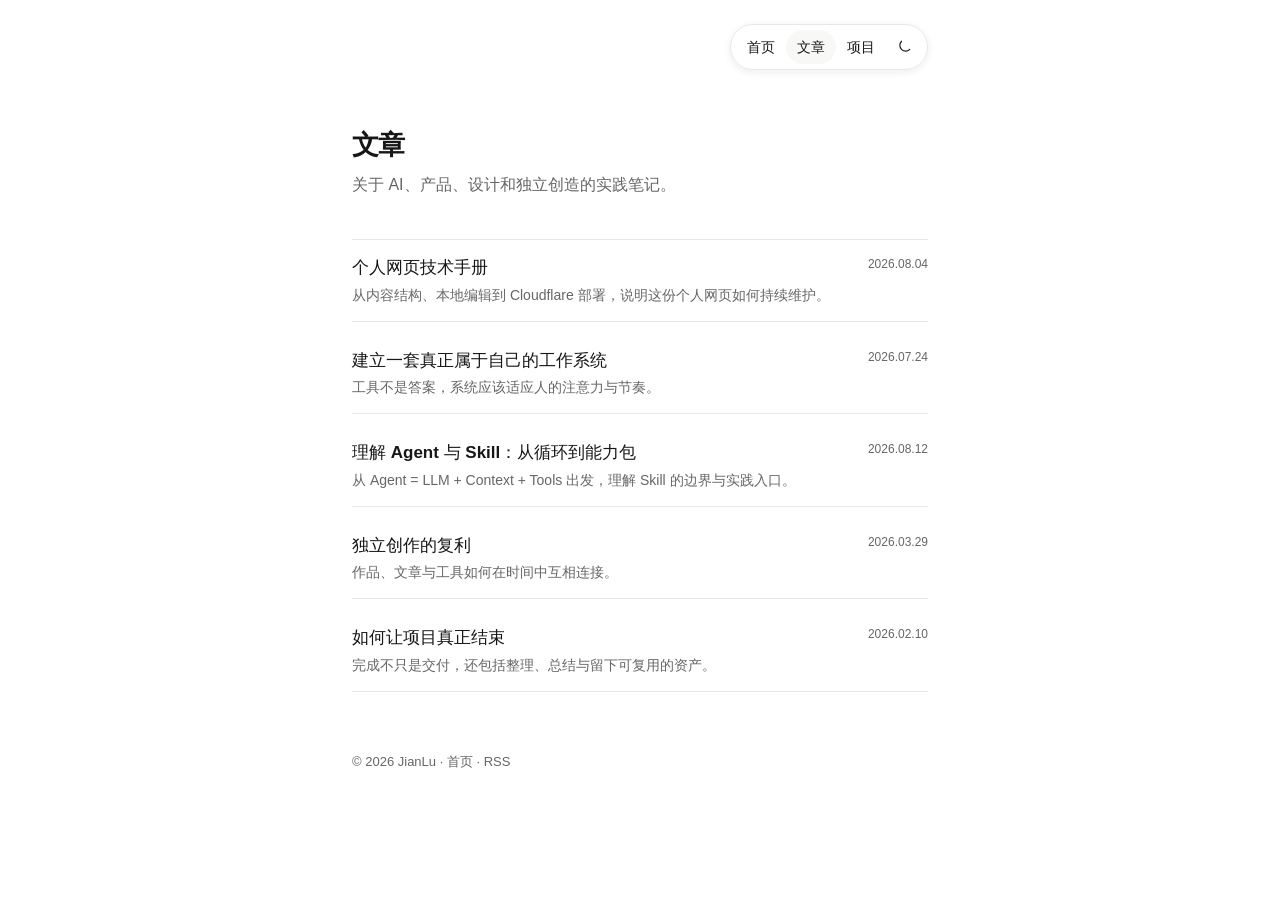
==== public/blog/index.html @ c3d1fe07 "Publish JianLu personal website" ====
<!doctype html>
<html lang="zh-CN">
  <head>
    <meta charset="UTF-8" />
    <meta name="viewport" content="width=device-width, initial-scale=1" />
    <meta name="description" content="JianLu 的文章与研究笔记。" />
    <title>文章 — JianLu</title>
    <link rel="icon" href="../avatar.svg" type="image/svg+xml" />
    <link rel="stylesheet" href="../styles.css?v=20260805" />
    <script src="../script.js" defer></script>
  </head>
  <body>
    <nav class="floating-nav" aria-label="主导航">
      <a href="../index.html">首页</a>
      <a href="index.html" aria-current="page">文章</a>
      <a href="../index.html#projects">项目</a>
      <button class="theme-toggle" type="button" aria-label="切换到深色模式"></button>
    </nav>
    <main>
      <header class="blog-header">
        <h1>文章</h1>
        <p>关于 AI、产品、设计和独立创造的实践笔记。</p>
      </header>
      <div class="post-list">
        <a class="post-row" href="jianlu-site-manual.html"><div><h2>个人网页技术手册</h2><p>从内容结构、本地编辑到 Cloudflare 部署，说明这份个人网页如何持续维护。</p></div><time>2026.08.04</time></a>
        <a class="post-row" href="personal-systems.html"><div><h2>建立一套真正属于自己的工作系统</h2><p>工具不是答案，系统应该适应人的注意力与节奏。</p></div><time>2026.07.24</time></a>
        <a class="post-row" href="agent-skills.html"><div><h2>理解 Agent 与 Skill：从循环到能力包</h2><p>从 Agent = LLM + Context + Tools 出发，理解 Skill 的边界与实践入口。</p></div><time>2026.08.12</time></a>
        <a class="post-row" href="#"><div><h2>独立创作的复利</h2><p>作品、文章与工具如何在时间中互相连接。</p></div><time>2026.03.29</time></a>
        <a class="post-row" href="#"><div><h2>如何让项目真正结束</h2><p>完成不只是交付，还包括整理、总结与留下可复用的资产。</p></div><time>2026.02.10</time></a>
      </div>
    </main>
    <footer class="footer"><p>© <span data-year>2026</span> JianLu · <a href="../index.html">首页</a> · <a href="#">RSS</a></p></footer>
  </body>
</html>
---- public/styles.css ----
:root {
  color-scheme: light;
  --bg: #ffffff;
  --text: #171717;
  --muted: #666666;
  --soft: #f8f8f7;
  --line: #e7e7e5;
  --line-hover: #cececa;
  --shadow: 0 2px 8px rgba(0, 0, 0, 0.08);
  --max: 576px;
}

[data-theme="dark"] {
  color-scheme: dark;
  --bg: #0b0b0b;
  --text: #f1f1ef;
  --muted: #a2a2a0;
  --soft: #141414;
  --line: #292929;
  --line-hover: #424242;
  --shadow: 0 2px 12px rgba(0, 0, 0, 0.45);
}

* { box-sizing: border-box; }

html {
  scroll-behavior: smooth;
  scroll-padding-top: 92px;
}

body {
  width: min(calc(100% - 32px), var(--max));
  margin: 0 auto;
  background: var(--bg);
  color: var(--text);
  font-family: ui-sans-serif, -apple-system, BlinkMacSystemFont, "Segoe UI", "PingFang SC", "Hiragino Sans GB", "Microsoft YaHei", sans-serif;
  font-size: 16px;
  line-height: 1.5;
  -webkit-font-smoothing: antialiased;
  transition: color 180ms ease, background 180ms ease;
}

a {
  color: inherit;
  text-decoration: none;
}

a.inline-link {
  text-decoration: underline;
  text-decoration-color: var(--line-hover);
  text-underline-offset: 3px;
}

a.inline-link:hover { text-decoration-color: var(--text); }
button, input { font: inherit; }
::selection { background: #d8d8d3; color: #111; }

.floating-nav {
  position: sticky;
  z-index: 20;
  top: 24px;
  display: flex;
  width: max-content;
  margin: 24px 0 58px auto;
  padding: 5px;
  border: 1px solid var(--line);
  border-radius: 999px;
  background: color-mix(in srgb, var(--bg) 88%, transparent);
  box-shadow: var(--shadow);
  align-items: center;
  backdrop-filter: blur(14px);
}

.floating-nav a,
.nav-dropdown > button,
.theme-toggle {
  display: inline-flex;
  height: 34px;
  padding: 0 11px;
  border: 0;
  border-radius: 999px;
  background: transparent;
  color: var(--text);
  align-items: center;
  justify-content: center;
  cursor: pointer;
  font-size: 14px;
  line-height: 1;
}

.floating-nav a:hover,
.floating-nav a[aria-current="page"],
.nav-dropdown > button:hover,
.theme-toggle:hover { background: var(--soft); }

.theme-toggle {
  width: 36px;
  padding: 0;
}

.theme-toggle svg {
  width: 16px;
  height: 16px;
  fill: none;
  stroke: currentColor;
  stroke-linecap: round;
  stroke-linejoin: round;
  stroke-width: 1.7;
}

.nav-dropdown { position: relative; }
.nav-dropdown > button { gap: 4px; }

.dropdown-menu {
  position: absolute;
  top: 42px;
  left: 50%;
  display: none;
  width: 184px;
  padding: 7px;
  border: 1px solid var(--line);
  border-radius: 14px;
  background: var(--bg);
  box-shadow: 0 12px 36px rgba(0, 0, 0, .12);
  transform: translateX(-50%);
}

.dropdown-menu.open { display: block; }
.dropdown-menu a {
  display: flex;
  height: auto;
  padding: 9px 10px;
  border-radius: 9px;
  justify-content: space-between;
}
.dropdown-menu small { color: var(--muted); }

main { min-width: 0; }
.intro { margin-bottom: 58px; }

.identity {
  display: flex;
  margin-bottom: 34px;
  align-items: center;
  gap: 18px;
}

.avatar {
  width: 80px;
  height: 80px;
  flex: 0 0 auto;
  border-radius: 50%;
}

h1, h2, h3, p { margin-top: 0; }

h1 {
  margin: 0;
  font-size: 24px;
  font-weight: 650;
  line-height: 1.3;
  letter-spacing: -0.035em;
}

.intro p {
  margin-bottom: 18px;
  font-size: 16px;
  line-height: 1.48;
  letter-spacing: -0.012em;
}

.intro .email {
  display: inline-block;
  margin-top: 2px;
  padding: 0;
  border: 0;
  border-bottom: 1px solid transparent;
  background: transparent;
  color: var(--muted);
  font-size: 14px;
  cursor: pointer;
}
.intro .email:hover { border-color: var(--muted); }

.section { margin: 0 0 58px; }

.section h2 {
  margin-bottom: 16px;
  font-size: 18px;
  font-weight: 650;
  line-height: 1.55;
  letter-spacing: -0.025em;
}

.section-title-row {
  display: flex;
  margin-bottom: 16px;
  align-items: baseline;
  justify-content: space-between;
}

.section-title-row h2 { margin: 0; }
.section-title-row > a { color: var(--muted); font-size: 13px; }
.section-title-row > a:hover { color: var(--text); }

.work-list {
  display: grid;
  gap: 14px;
}

.work-row {
  display: grid;
  grid-template-columns: 132px minmax(0, 1fr);
  gap: 16px;
}

.work-row h3,
.theme-card h3,
.essay-card h3,
.project-card h3 {
  margin: 0;
  font-size: 16px;
  font-weight: 500;
  line-height: 1.45;
  letter-spacing: -0.02em;
}

.work-row p,
.theme-card p,
.essay-card p,
.project-card p {
  margin: 0;
  color: var(--muted);
  font-size: 14px;
  line-height: 1.45;
}

.card-list { display: grid; gap: 14px; }

.project-card,
.essay-card {
  display: block;
  padding: 16px;
  border: 1px solid var(--line);
  border-radius: 8px;
  transition: border-color 160ms ease, background 160ms ease, transform 160ms ease;
}

.project-card:hover,
.essay-card:hover {
  border-color: var(--line-hover);
  background: var(--soft);
  transform: translateY(-1px);
}

.project-links {
  display: flex;
  margin-bottom: 5px;
  align-items: center;
  gap: 8px;
}

.project-links h3 { font-weight: 550; }
.project-links span { color: var(--muted); font-size: 13px; }
.project-links .secondary { color: var(--muted); font-size: 13px; }
.project-links .secondary:hover { color: var(--text); }

.essay-card h3 { margin-bottom: 4px; font-weight: 550; }

.themes-grid {
  display: grid;
  grid-template-columns: 1fr 1fr;
  column-gap: 26px;
  row-gap: 20px;
}
.theme-card h3 { margin-bottom: 4px; }

.activity {
  display: grid;
  padding: 17px;
  border: 1px solid var(--line);
  border-radius: 8px;
  gap: 7px;
}

.activity-head {
  display: flex;
  align-items: center;
  justify-content: space-between;
  font-size: 13px;
}

.activity-head span { color: var(--muted); }

.activity-grid {
  display: grid;
  grid-template-columns: repeat(26, 1fr);
  gap: 3px;
}
.activity-grid i {
  display: block;
  aspect-ratio: 1;
  border-radius: 2px;
  background: var(--line);
}
.activity-grid i[data-level="1"] { background: #b9dbb9; }
.activity-grid i[data-level="2"] { background: #74bb79; }
.activity-grid i[data-level="3"] { background: #3a8f4b; }

.books-list { display: grid; gap: 18px; }
.timeline { display: grid; gap: 13px; }

.timeline-row {
  display: grid;
  grid-template-columns: 90px minmax(0, 1fr);
  gap: 15px;
  align-items: baseline;
}

.timeline-row { grid-template-columns: 132px minmax(0, 1fr); }

.timeline-row time {
  color: var(--muted);
  font-size: 13px;
  font-variant-numeric: tabular-nums;
}

.timeline-row div { font-size: 14px; line-height: 1.5; }

.publication-row {
  display: grid;
  padding-bottom: 18px;
  border-bottom: 1px solid var(--line);
  grid-template-columns: 76px minmax(0, 1fr);
  gap: 15px;
  align-items: start;
}
.publication-row:last-child { padding-bottom: 0; border-bottom: 0; }
.publication-row time {
  padding-top: 2px;
  color: var(--muted);
  font-size: 13px;
  font-variant-numeric: tabular-nums;
}
.publication-type {
  display: block;
  margin-bottom: 4px;
  color: var(--muted);
  font-size: 12px;
  letter-spacing: .02em;
}
.publication-title {
  font-size: 15px;
  font-weight: 550;
  line-height: 1.45;
  text-decoration: underline;
  text-decoration-color: var(--line-hover);
  text-underline-offset: 3px;
}
.publication-title:hover { text-decoration-color: var(--text); }
.publication-meta,
.publication-id {
  margin: 6px 0 0;
  color: var(--muted);
  font-size: 13px;
  line-height: 1.55;
}
.publication-id { margin-top: 3px; font-size: 12px; font-variant-numeric: tabular-nums; }

.footer {
  padding: 0 0 34px;
  color: var(--muted);
  font-size: 13px;
}
.footer > p { margin-bottom: 12px; }

.footer-links {
  display: flex;
  flex-wrap: wrap;
  gap: 15px;
}
.footer a:hover { color: var(--text); }

.blog-header { margin-bottom: 42px; }
.blog-header h1 { margin-bottom: 10px; font-size: 27px; }
.blog-header p { color: var(--muted); }

.post-list { display: grid; gap: 11px; margin-bottom: 60px; }
.post-row {
  display: grid;
  padding: 15px 0;
  border-bottom: 1px solid var(--line);
  grid-template-columns: 1fr 78px;
  gap: 20px;
}
.post-row:first-child { border-top: 1px solid var(--line); }
.post-row h2 { margin: 0 0 4px; font-size: 17px; font-weight: 550; }
.post-row p { margin: 0; color: var(--muted); font-size: 14px; }
.post-row time { color: var(--muted); font-size: 12px; text-align: right; }
.post-row:hover h2 { text-decoration: underline; text-underline-offset: 3px; }

.article-header { margin-bottom: 38px; }
.article-header .back { display: inline-block; margin-bottom: 30px; color: var(--muted); font-size: 13px; }
.article-header h1 { margin-bottom: 13px; font-size: clamp(28px, 7vw, 40px); line-height: 1.16; }
.article-meta { color: var(--muted); font-size: 13px; }

.prose { font-size: 17px; line-height: 1.75; }
.prose p { margin-bottom: 22px; }
.prose h2 { margin: 44px 0 14px; font-size: 23px; }
.prose blockquote {
  margin: 30px 0;
  padding-left: 18px;
  border-left: 3px solid var(--text);
  color: var(--muted);
}
.prose code { padding: 2px 5px; border-radius: 4px; background: var(--soft); font-size: .9em; }
.prose ul { margin: -8px 0 24px; padding-left: 22px; }
.prose li { margin-bottom: 9px; }

.prose strong { font-weight: 650; }
.article-figure {
  margin: 36px 0 38px;
}
.article-figure img {
  display: block;
  width: 100%;
  height: auto;
  border: 1px solid var(--line);
  border-radius: 10px;
  background: var(--soft);
  box-shadow: var(--shadow);
}
.article-figure figcaption {
  margin-top: 10px;
  color: var(--muted);
  font-size: 13px;
  line-height: 1.55;
}
.article-figure-hero { margin-top: 0; }

@media (max-width: 620px) {
  body { width: min(calc(100% - 32px), var(--max)); }
  .floating-nav {
    position: relative;
    top: auto;
    margin-top: 14px;
    margin-bottom: 48px;
  }
  .floating-nav a,
  .nav-dropdown > button { padding: 0 9px; font-size: 13px; }
  .identity { margin-bottom: 28px; }
  .avatar { width: 70px; height: 70px; }
  .work-row { grid-template-columns: 112px minmax(0, 1fr); gap: 12px; }
  .themes-grid { grid-template-columns: 1fr; }
  .activity-grid { grid-template-columns: repeat(18, 1fr); }
  .activity-grid i:nth-child(n+73) { display: none; }
  .timeline-row { gap: 12px; }
  .publication-row { grid-template-columns: 58px minmax(0, 1fr); gap: 12px; }
  .timeline-row { grid-template-columns: 118px minmax(0, 1fr); }
}

@media (max-width: 390px) {
  .floating-nav a,
  .nav-dropdown > button { padding: 0 7px; }
  .work-row { grid-template-columns: 1fr; gap: 3px; }
  .post-row { grid-template-columns: 1fr; gap: 6px; }
  .post-row time { text-align: left; }
}

@media (prefers-reduced-motion: reduce) {
  html { scroll-behavior: auto; }
  *, *::before, *::after { transition-duration: .01ms !important; }
}
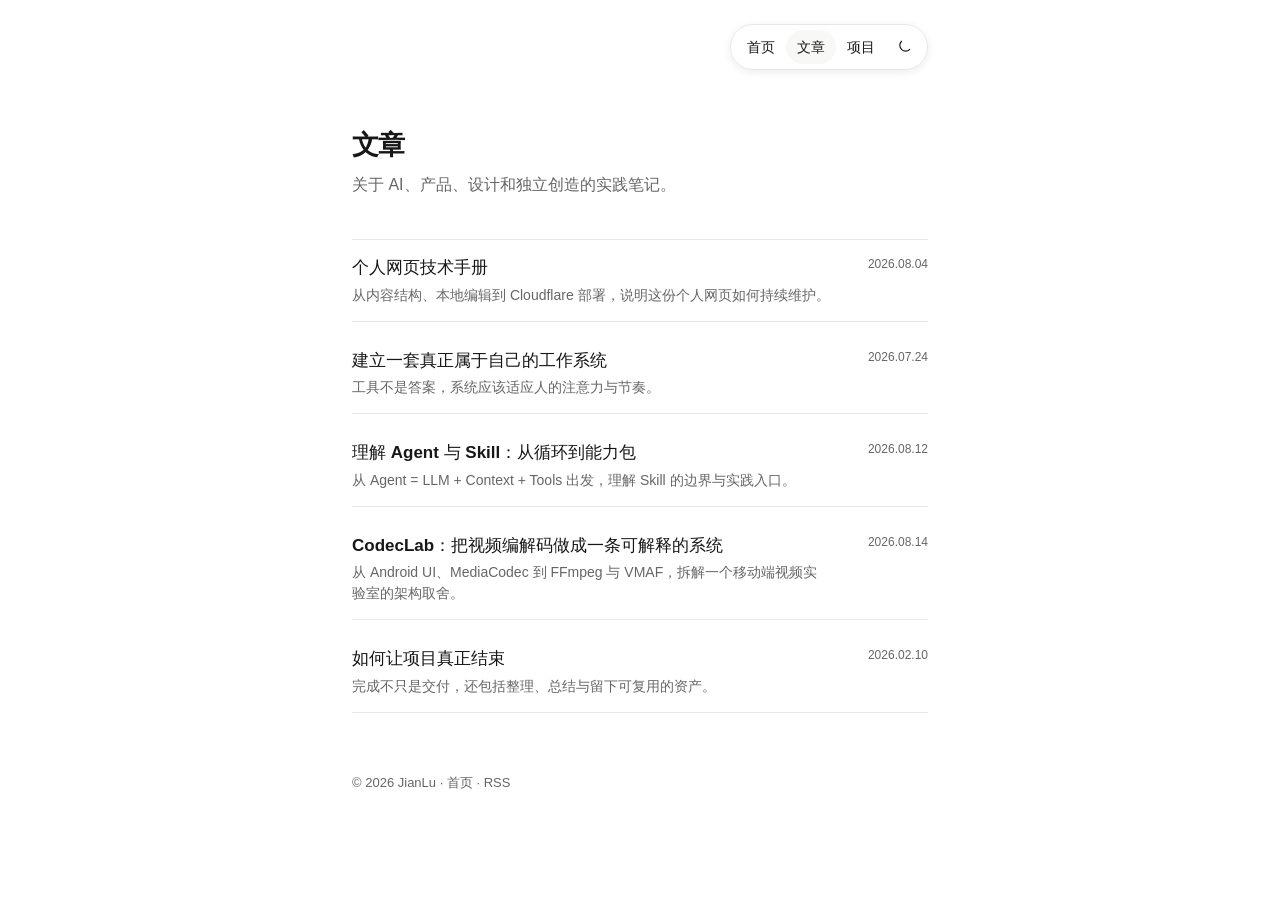
==== commit 4a95d1fd: "Add CodecLab project and architecture article" ====
--- a/public/blog/index.html
+++ b/public/blog/index.html
@@ -25,7 +25,7 @@
         <a class="post-row" href="jianlu-site-manual.html"><div><h2>个人网页技术手册</h2><p>从内容结构、本地编辑到 Cloudflare 部署，说明这份个人网页如何持续维护。</p></div><time>2026.08.04</time></a>
         <a class="post-row" href="personal-systems.html"><div><h2>建立一套真正属于自己的工作系统</h2><p>工具不是答案，系统应该适应人的注意力与节奏。</p></div><time>2026.07.24</time></a>
         <a class="post-row" href="agent-skills.html"><div><h2>理解 Agent 与 Skill：从循环到能力包</h2><p>从 Agent = LLM + Context + Tools 出发，理解 Skill 的边界与实践入口。</p></div><time>2026.08.12</time></a>
-        <a class="post-row" href="#"><div><h2>独立创作的复利</h2><p>作品、文章与工具如何在时间中互相连接。</p></div><time>2026.03.29</time></a>
+        <a class="post-row" href="codeclab-architecture.html"><div><h2>CodecLab：把视频编解码做成一条可解释的系统</h2><p>从 Android UI、MediaCodec 到 FFmpeg 与 VMAF，拆解一个移动端视频实验室的架构取舍。</p></div><time>2026.08.14</time></a>
         <a class="post-row" href="#"><div><h2>如何让项目真正结束</h2><p>完成不只是交付，还包括整理、总结与留下可复用的资产。</p></div><time>2026.02.10</time></a>
       </div>
     </main>
--- a/public/styles.css
+++ b/public/styles.css
@@ -416,6 +416,33 @@
 .prose code { padding: 2px 5px; border-radius: 4px; background: var(--soft); font-size: .9em; }
 .prose ul { margin: -8px 0 24px; padding-left: 22px; }
 .prose li { margin-bottom: 9px; }
+.prose pre {
+  overflow-x: auto;
+  margin: 28px 0 30px;
+  padding: 18px;
+  border: 1px solid var(--line);
+  border-radius: 9px;
+  background: var(--soft);
+  color: var(--text);
+  font: 13px/1.65 ui-monospace, SFMono-Regular, Menlo, Monaco, Consolas, monospace;
+  white-space: pre;
+}
+.prose pre code { padding: 0; background: transparent; font-size: inherit; }
+.prose table {
+  width: 100%;
+  margin: 28px 0 30px;
+  border-collapse: collapse;
+  font-size: 14px;
+  line-height: 1.5;
+}
+.prose th,
+.prose td {
+  padding: 10px 8px;
+  border-bottom: 1px solid var(--line);
+  text-align: left;
+  vertical-align: top;
+}
+.prose th { font-weight: 650; }
 
 .prose strong { font-weight: 650; }
 .article-figure {
